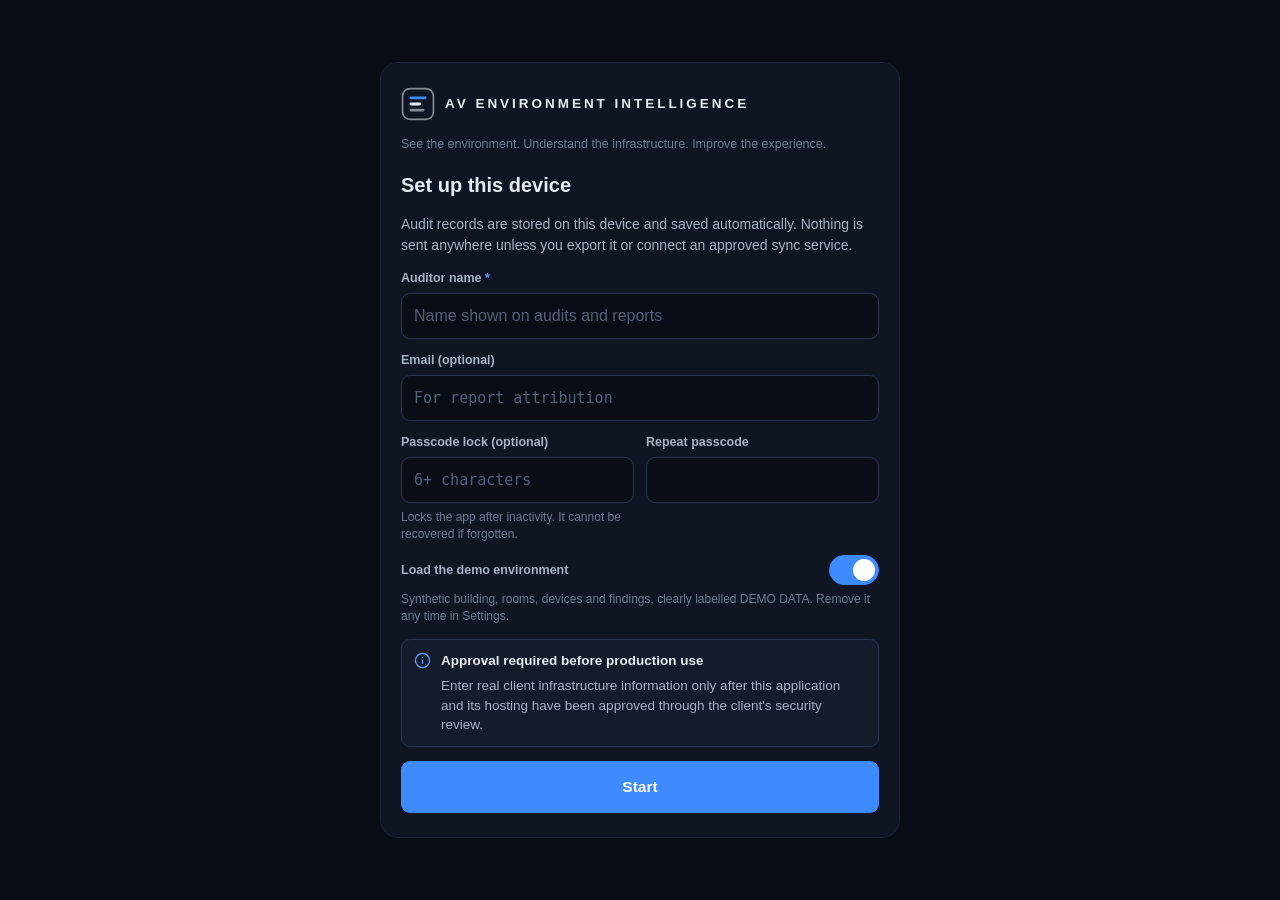
==== tests/frame.html @ 86ef1dc5 "AV Environment Intelligence 1.0.0 Mobile-first, offline-first AV environment audit application, with" ====
<!doctype html>
<html lang="en">
<head>
<meta charset="utf-8">
<meta name="viewport" content="width=device-width, initial-scale=1, viewport-fit=cover">
<title>Phone-width frame — AV Environment Intelligence</title>
<link rel="stylesheet" href="../app/css/app.css">
</head>
<body>
<div id="app"><div class="boot">AV Environment Intelligence</div></div>
<script src="frame-preload.js"></script>
<script src="../app/js/core.js"></script>
<script src="../app/js/schema.js"></script>
<script src="../app/js/store.js"></script>
<script src="../app/js/rules.js"></script>
<script src="../app/js/actions.js"></script>
<script src="../app/js/ui.js"></script>
<script src="../app/js/photos.js"></script>
<script src="../app/js/zip.js"></script>
<script src="../app/js/xlsx.js"></script>
<script src="../app/js/pdf.js"></script>
<script src="../app/js/reports.js"></script>
<script src="../app/js/exporter.js"></script>
<script src="../app/js/handoff.js"></script>
<script src="../app/js/sync.js"></script>
<script src="../app/js/auth.js"></script>
<script src="../app/js/roomimport.js"></script>
<script src="../demo/seed.js"></script>
<script src="../app/js/pages/command.js"></script>
<script src="../app/js/pages/environment.js"></script>
<script src="../app/js/pages/audits.js"></script>
<script src="../app/js/pages/devices.js"></script>
<script src="../app/js/pages/infrastructure.js"></script>
<script src="../app/js/pages/backlog.js"></script>
<script src="../app/js/pages/coordination.js"></script>
<script src="../app/js/pages/spares.js"></script>
<script src="../app/js/pages/reports.js"></script>
<script src="../app/js/pages/export.js"></script>
<script src="../app/js/pages/settings.js"></script>
<script src="../app/js/shell.js"></script>
<script src="../app/js/main.js"></script>
</body>
</html>
---- app/css/app.css ----
/* AV ENVIRONMENT INTELLIGENCE — design system.
   Layout: fixed app frame (sidebar on desktop, bottom tabs on phones) around one scrolling work area; a single committed dark look. */
:root {
  color-scheme: dark;
  --bg: #090d15;
  --surface: #0f1522;
  --raised: #141b2b;
  --hover: #19223a;
  --line: #1c2536;
  --line-strong: #2a3650;
  --text: #e8ecf4;
  --text-2: #a9b2c4;
  --muted: #717c93;
  --accent: #3d8bff;
  --accent-strong: #62a2ff;
  --accent-weak: rgba(61, 139, 255, 0.14);
  --ok: #37c391;
  --ok-weak: rgba(55, 195, 145, 0.13);
  --warn: #f0b34c;
  --warn-weak: rgba(240, 179, 76, 0.13);
  --danger: #f2675f;
  --danger-weak: rgba(242, 103, 95, 0.13);
  --violet: #9f90ff;
  --violet-weak: rgba(159, 144, 255, 0.14);
  --radius: 12px;
  --radius-sm: 9px;
  --font: -apple-system, BlinkMacSystemFont, "SF Pro Text", "Segoe UI Variable Text", "Segoe UI", Inter, Roboto, "Helvetica Neue", Arial, sans-serif;
  --mono: ui-monospace, "SF Mono", "Cascadia Mono", Consolas, Menlo, monospace;
  --safe-t: env(safe-area-inset-top, 0px);
  --safe-b: env(safe-area-inset-bottom, 0px);
  --gut-l: max(16px, env(safe-area-inset-left, 0px));
  --gut-r: max(16px, env(safe-area-inset-right, 0px));
}
/* Hosted inside a Claude artifact frame: the host already pads the root by the safe-area insets. */
:root.embedded { --safe-t: 0px; --safe-b: 0px; }

*, *::before, *::after { box-sizing: border-box; }
html, body { height: 100%; margin: 0; }
body {
  background: var(--bg); color: var(--text); font-family: var(--font); font-size: 15px; line-height: 1.45;
  -webkit-font-smoothing: antialiased; -webkit-text-size-adjust: 100%; text-size-adjust: 100%; overscroll-behavior: none;
  -webkit-tap-highlight-color: transparent;
}
#app, .app-root { height: 100%; }
h1, h2, h3, p { margin: 0; }
button, input, select, textarea { font: inherit; color: inherit; }
button { cursor: pointer; -webkit-appearance: none; appearance: none; }
button:disabled { cursor: not-allowed; }
a { color: var(--accent-strong); text-decoration: none; }
img { max-width: 100%; }
:focus-visible { outline: 2px solid var(--accent); outline-offset: 2px; }
.ic { flex: none; display: block; }
.mono { font-family: var(--mono); font-size: 0.93em; letter-spacing: 0; }
.muted { color: var(--muted); }
.grow { flex: 1 1 auto; min-width: 0; }
.count { color: var(--muted); font-weight: 500; margin-left: 6px; font-variant-numeric: tabular-nums; }
.boot { height: 100%; display: flex; align-items: center; justify-content: center; color: var(--muted); font-size: 13px; letter-spacing: 0.08em; text-transform: uppercase; }

/* ------------------------------------------------------------ frame */
.shell { height: 100%; display: flex; }
.sidebar { display: none; width: 264px; flex: none; flex-direction: column; gap: 14px; padding: 18px 12px 12px; border-right: 1px solid var(--line); background: var(--surface); overflow-y: auto; }
.sidebar-brand { padding: 4px 8px 6px; }
.sidebar-new { margin: 0 4px; width: calc(100% - 8px); }
.nav { display: flex; flex-direction: column; gap: 2px; }
.nav-item { display: flex; align-items: center; gap: 11px; padding: 9px 10px; border-radius: 8px; color: var(--text-2); font-size: 14px; font-weight: 500; }
.nav-item:hover { background: var(--raised); color: var(--text); }
.nav-item.on { background: var(--accent-weak); color: var(--text); }
.nav-item.on .ic { color: var(--accent-strong); }
.nav-label { flex: 1; min-width: 0; }
.nav-badge { font-size: 11px; font-weight: 700; min-width: 20px; height: 18px; padding: 0 6px; border-radius: 9px; background: var(--raised); border: 1px solid var(--line-strong); color: var(--text-2); display: inline-flex; align-items: center; justify-content: center; font-variant-numeric: tabular-nums; }
.sidebar-foot { margin-top: auto; padding: 10px 8px 2px; border-top: 1px solid var(--line); display: flex; flex-direction: column; gap: 8px; }
.who { display: flex; align-items: center; gap: 10px; }
.who-avatar { width: 30px; height: 30px; border-radius: 50%; background: var(--raised); border: 1px solid var(--line-strong); display: flex; align-items: center; justify-content: center; color: var(--text-2); }
.who-text { display: flex; flex-direction: column; min-width: 0; }
.who-name { font-size: 13px; font-weight: 600; white-space: nowrap; overflow: hidden; text-overflow: ellipsis; }
.who-role, .sidebar-meta { font-size: 11.5px; color: var(--muted); }

.content { flex: 1; min-width: 0; height: 100%; display: flex; flex-direction: column; }
.topbar { flex: none; display: flex; align-items: center; gap: 8px; min-height: calc(52px + var(--safe-t)); padding: var(--safe-t) var(--gut-r) 0 var(--gut-l); border-bottom: 1px solid var(--line); background: var(--surface); }
.topbar-brand { background: none; border: 0; padding: 6px 0; display: flex; align-items: center; }
.topbar-section { display: none; font-weight: 600; font-size: 15px; }
.main { flex: 1; min-height: 0; overflow-y: auto; overflow-x: hidden; -webkit-overflow-scrolling: touch; overscroll-behavior: contain; }
.page { max-width: 1240px; margin: 0 auto; padding: 16px var(--gut-r) 40px var(--gut-l); display: flex; flex-direction: column; gap: 16px; }
.bottomnav { flex: none; display: grid; grid-template-columns: 1fr 1fr auto 1fr 1fr; align-items: center; padding: 6px 6px calc(6px + var(--safe-b)); border-top: 1px solid var(--line); background: var(--surface); }
.bn-item { background: none; border: 0; display: flex; flex-direction: column; align-items: center; gap: 3px; padding: 6px 2px; min-height: 48px; color: var(--muted); font-size: 10.5px; font-weight: 600; letter-spacing: 0.02em; border-radius: 10px; }
.bn-item.on { color: var(--text); }
.bn-item.on .ic { color: var(--accent-strong); }
.fab { display: flex; align-items: center; gap: 6px; margin: -18px 10px 0; min-height: 48px; padding: 0 18px 0 14px; border-radius: 15px; border: 0; background: var(--accent); color: #fff; font-weight: 700; font-size: 13px; letter-spacing: 0.08em; box-shadow: 0 0 0 5px var(--surface), 0 8px 22px rgba(20, 70, 170, 0.45); }
.fab:active { background: #2f79ea; }
.overlays { position: relative; z-index: 30; }

.demo-banner { flex: none; display: flex; align-items: center; gap: 10px; padding: 7px var(--gut-r) 7px var(--gut-l); background: var(--warn-weak); border-bottom: 1px solid rgba(240, 179, 76, 0.28); color: #f3cf8d; font-size: 12.5px; }
.demo-banner strong { font-size: 11px; letter-spacing: 0.1em; color: var(--warn); white-space: nowrap; }
.demo-banner span { flex: 1; min-width: 0; white-space: nowrap; overflow: hidden; text-overflow: ellipsis; }
.demo-banner .link { padding: 0 2px; }
/* the notice on the copy hosted as a demonstration page: always shown, and never cut short */
.demo-banner-hosted { align-items: flex-start; }
.demo-banner-hosted span { white-space: normal; overflow: visible; }
.status-banner { flex: none; display: flex; align-items: flex-start; gap: 8px; padding: 8px var(--gut-r) 8px var(--gut-l); background: var(--danger-weak); border-bottom: 1px solid rgba(242, 103, 95, 0.3); color: #ffc0bb; font-size: 13px; }
.link { background: none; border: 0; padding: 4px 2px; color: var(--accent-strong); font-weight: 600; font-size: inherit; text-decoration: underline; text-underline-offset: 3px; }
.save-pill { display: inline-flex; align-items: center; gap: 6px; min-height: 30px; padding: 0 10px; border-radius: 15px; border: 1px solid var(--line-strong); background: var(--raised); font-size: 12px; font-weight: 600; color: var(--text-2); white-space: nowrap; font-variant-numeric: tabular-nums; }
.save-ok .ic { color: var(--ok); }
.save-warn { border-color: rgba(240, 179, 76, 0.4); } .save-warn .ic { color: var(--warn); }
.save-danger { border-color: rgba(242, 103, 95, 0.5); color: #ffc0bb; } .save-danger .ic { color: var(--danger); }

.brand { display: flex; align-items: center; gap: 10px; color: var(--text); min-width: 0; }
.brand-mark { flex: none; color: var(--text); }
.brand-text { display: flex; align-items: center; gap: 9px; min-width: 0; }
.brand-name { font-weight: 700; font-size: 13.5px; letter-spacing: 0.22em; }
.brand-sep { width: 1px; height: 14px; background: var(--line-strong); }
.brand-product { font-size: 10px; font-weight: 600; letter-spacing: 0.16em; color: var(--text-2); white-space: nowrap; }
.brand-stack .brand-text { flex-direction: column; align-items: flex-start; gap: 3px; }
.brand-stack .brand-sep { display: none; }

@media (min-width: 1024px) {
  .sidebar { display: flex; }
  .bottomnav { display: none; }
  .topbar-brand { display: none; }
  .topbar-section { display: block; }
  .topbar { background: var(--bg); padding-left: 28px; padding-right: 28px; }
  .page { padding: 24px 28px 56px; gap: 20px; }
  .demo-banner, .status-banner { padding-left: 28px; padding-right: 28px; }
}

/* ------------------------------------------------------------ page header */
.page-head { display: flex; align-items: flex-start; justify-content: space-between; gap: 12px; flex-wrap: wrap; }
.page-head-main { display: flex; align-items: flex-start; gap: 6px; min-width: 0; flex: 1 1 190px; }
.back-btn { margin: -3px 0 0 -8px; }
.page-titles { min-width: 0; display: flex; flex-direction: column; gap: 3px; }
.eyebrow { font-size: 11px; font-weight: 600; letter-spacing: 0.1em; text-transform: uppercase; color: var(--muted); }
.page-title { font-size: 21px; line-height: 1.2; font-weight: 650; letter-spacing: -0.01em; display: flex; align-items: center; flex-wrap: wrap; gap: 8px; text-wrap: balance; }
.page-sub { color: var(--text-2); font-size: 13.5px; }
.page-actions { display: flex; gap: 8px; flex-wrap: wrap; align-items: center; }
@media (min-width: 1024px) { .page-title { font-size: 24px; } }

/* ------------------------------------------------------------ buttons */
.btn { display: inline-flex; align-items: center; justify-content: center; gap: 8px; min-height: 44px; padding: 0 16px; border-radius: var(--radius-sm); border: 1px solid var(--line-strong); background: var(--raised); color: var(--text); font-weight: 600; font-size: 14px; white-space: nowrap; text-align: center; user-select: none; -webkit-user-select: none; }
.btn:hover { background: var(--hover); }
.btn:disabled, .btn[aria-disabled="true"] { opacity: 0.45; }
.btn-primary { background: var(--accent); border-color: var(--accent); color: #fff; }
.btn-primary:hover { background: #2f7df2; }
.btn-ghost { background: transparent; border-color: transparent; color: var(--text-2); }
.btn-ghost:hover { background: var(--raised); color: var(--text); }
.btn-danger { background: var(--danger); border-color: var(--danger); color: #fff; }
.btn-danger:hover { background: #e0564e; }
.btn-ghost-danger { background: transparent; border-color: transparent; color: var(--danger); }
.btn-ghost-danger:hover { background: var(--danger-weak); }
.btn-sm { min-height: 36px; padding: 0 12px; font-size: 13px; border-radius: 8px; }
.btn-lg { min-height: 52px; font-size: 15.5px; padding: 0 20px; }
.btn-block { display: flex; width: 100%; }
.icon-btn { display: inline-flex; align-items: center; justify-content: center; width: 40px; height: 40px; flex: none; border-radius: 10px; border: 0; background: transparent; color: var(--text-2); }
.icon-btn:hover { background: var(--raised); color: var(--text); }
.btn-row { display: flex; align-items: center; gap: 8px; }
.btn-row.wrap { flex-wrap: wrap; }
.capture { position: relative; cursor: pointer; }
.file-input { position: absolute; width: 1px; height: 1px; opacity: 0; overflow: hidden; pointer-events: none; }

/* ------------------------------------------------------------ chips */
.chip { display: inline-flex; align-items: center; gap: 4px; height: 22px; padding: 0 8px; border-radius: 11px; border: 1px solid var(--line-strong); background: var(--raised); color: var(--text-2); font-size: 11.5px; font-weight: 600; white-space: nowrap; font-variant-numeric: tabular-nums; }
.chip-ok { color: var(--ok); background: var(--ok-weak); border-color: rgba(55, 195, 145, 0.3); }
.chip-warn { color: var(--warn); background: var(--warn-weak); border-color: rgba(240, 179, 76, 0.3); }
.chip-danger { color: var(--danger); background: var(--danger-weak); border-color: rgba(242, 103, 95, 0.32); }
.chip-accent { color: var(--accent-strong); background: var(--accent-weak); border-color: rgba(61, 139, 255, 0.32); }
.chip-violet { color: var(--violet); background: var(--violet-weak); border-color: rgba(159, 144, 255, 0.32); }
.chip-muted { color: var(--muted); background: transparent; }
.chip-demo { color: var(--warn); background: transparent; border-color: rgba(240, 179, 76, 0.4); font-size: 10px; letter-spacing: 0.08em; height: 18px; padding: 0 6px; }
.chip-strong { font-weight: 700; }
.chip-scroll { display: flex; gap: 8px; overflow-x: auto; padding: 2px 0 6px; margin: 0 calc(-1 * var(--gut-r)) 0 calc(-1 * var(--gut-l)); padding-left: var(--gut-l); padding-right: var(--gut-r); scrollbar-width: none; }
.chip-scroll::-webkit-scrollbar { display: none; }
.sheet-body .chip-scroll { margin: 0 -16px; padding-left: 16px; padding-right: 16px; }
.pill { flex: none; min-height: 38px; padding: 0 14px; border-radius: 19px; border: 1px solid var(--line-strong); background: transparent; color: var(--text-2); font-size: 13px; font-weight: 600; white-space: nowrap; }
.pill.on { background: var(--accent-weak); border-color: var(--accent); color: var(--text); }

/* ------------------------------------------------------------ forms */
.form-group { display: flex; flex-direction: column; gap: 10px; }
.form-group + .form-group { margin-top: 18px; }
.form-group-title { font-size: 11px; font-weight: 700; letter-spacing: 0.1em; text-transform: uppercase; color: var(--muted); padding-bottom: 6px; border-bottom: 1px solid var(--line); }
.form-grid { display: grid; grid-template-columns: repeat(2, minmax(0, 1fr)); gap: 12px; }
.field { grid-column: 1 / -1; display: flex; flex-direction: column; gap: 6px; min-width: 0; }
.field.half { grid-column: span 1; }
@media (max-width: 359px) { .field.half { grid-column: 1 / -1; } }
.field-label { font-size: 12.5px; font-weight: 600; color: var(--text-2); }
.req { color: var(--accent-strong); }
.field-hint { font-size: 12px; color: var(--muted); line-height: 1.4; }
.hint-warn { color: var(--warn); }
.hint-danger { color: #f59a94; }
.field-error { font-size: 12px; color: var(--danger); font-weight: 600; }
.field.is-missing .input { border-color: var(--danger); }
.field-toggle { flex-direction: row; flex-wrap: wrap; align-items: center; justify-content: space-between; column-gap: 12px; }
.field-toggle .field-hint { flex-basis: 100%; }
.input { display: block; width: 100%; min-height: 46px; padding: 10px 12px; border-radius: var(--radius-sm); border: 1px solid var(--line-strong); background: var(--bg); color: var(--text); font-size: 16px; line-height: 1.35; -webkit-appearance: none; appearance: none; }
.input::placeholder { color: #55607a; }
.input:focus { outline: none; border-color: var(--accent); box-shadow: 0 0 0 3px var(--accent-weak); }
.input:disabled { opacity: 0.55; }
.input.mono { font-size: 15px; }
.textarea { resize: vertical; min-height: 76px; }
.select { padding-right: 34px; background-image: url("data:image/svg+xml,%3Csvg xmlns='http://www.w3.org/2000/svg' width='16' height='16' viewBox='0 0 24 24' fill='none' stroke='%23a9b2c4' stroke-width='2.2' stroke-linecap='round' stroke-linejoin='round'%3E%3Cpolyline points='6 9 12 15 18 9'/%3E%3C/svg%3E"); background-repeat: no-repeat; background-position: right 10px center; text-overflow: ellipsis; }
input[type="date"].input { min-width: 0; }
.combo { position: relative; }
.toggle { position: relative; flex: none; width: 50px; height: 30px; border-radius: 15px; border: 1px solid var(--line-strong); background: var(--bg); padding: 0; }
.toggle-knob { position: absolute; top: 3px; left: 3px; width: 22px; height: 22px; border-radius: 50%; background: var(--text-2); }
.toggle.on { background: var(--accent); border-color: var(--accent); }
.toggle.on .toggle-knob { left: 23px; background: #fff; }
.seg { display: grid; grid-auto-flow: column; grid-auto-columns: minmax(0, 1fr); gap: 6px; }
.seg.seg-wrap { grid-auto-flow: row; grid-template-columns: repeat(2, minmax(0, 1fr)); }
.seg-btn { min-height: 44px; padding: 4px 6px; border-radius: var(--radius-sm); border: 1px solid var(--line-strong); background: transparent; color: var(--text-2); font-size: 13px; font-weight: 600; line-height: 1.15; }
.seg-btn.on { background: var(--accent-weak); border-color: var(--accent); color: var(--text); }
.seg-btn.on.tone-ok { background: var(--ok-weak); border-color: var(--ok); color: var(--ok); }
.seg-btn.on.tone-danger { background: var(--danger-weak); border-color: var(--danger); color: var(--danger); }
.seg-btn.on.tone-warn { background: var(--warn-weak); border-color: var(--warn); color: var(--warn); }
.seg-btn.on.tone-muted { background: var(--raised); border-color: var(--muted); color: var(--text-2); }
.ident { padding: 12px; border-radius: var(--radius); border: 1px solid var(--line); background: var(--raised); gap: 8px; }
.ident-missing { border-color: rgba(242, 103, 95, 0.45); }
.ident-recorded { border-color: rgba(240, 179, 76, 0.4); }
.ident-head { display: flex; align-items: center; justify-content: space-between; gap: 8px; }
.ident-row { display: grid; grid-template-columns: minmax(0, 1fr); gap: 8px; }
@media (min-width: 520px) { .ident-row { grid-template-columns: minmax(0, 1.1fr) minmax(0, 1fr); } }
.search { display: flex; align-items: center; gap: 8px; min-height: 44px; padding: 0 6px 0 12px; border-radius: var(--radius-sm); border: 1px solid var(--line-strong); background: var(--bg); color: var(--muted); flex: 1 1 200px; min-width: 0; }
.search:focus-within { border-color: var(--accent); }
.search-input { flex: 1; min-width: 0; border: 0; background: transparent; outline: none; font-size: 16px; color: var(--text); -webkit-appearance: none; appearance: none; }
.search-input::-webkit-search-cancel-button { display: none; }
.toolbar { display: flex; flex-wrap: wrap; gap: 8px; align-items: center; }
.toolbar .select { width: auto; flex: 1 1 140px; min-width: 0; min-height: 44px; font-size: 14px; }
.toolbar .search { flex-basis: 100%; }
@media (min-width: 900px) { .toolbar .search { flex-basis: 240px; } .toolbar .select { flex: 0 1 190px; } }
.label-row { display: flex; align-items: center; justify-content: space-between; gap: 8px; }
.label { font-size: 11px; font-weight: 700; letter-spacing: 0.1em; text-transform: uppercase; color: var(--muted); }

/* ------------------------------------------------------------ surfaces */
.card { border: 1px solid var(--line); border-radius: var(--radius); background: var(--surface); min-width: 0; }
.card-pad { padding: 14px; display: flex; flex-direction: column; gap: 12px; }
.card-head { display: flex; align-items: center; justify-content: space-between; gap: 8px; }
.card-title { font-size: 12px; font-weight: 700; letter-spacing: 0.09em; text-transform: uppercase; color: var(--text-2); }
.list { display: flex; flex-direction: column; border: 1px solid var(--line); border-radius: var(--radius); background: var(--surface); overflow: hidden; }
.list-plain { border: 0; border-radius: 0; background: none; }
.row { display: flex; align-items: center; gap: 12px; width: 100%; min-height: 58px; padding: 11px 14px; text-align: left; background: none; border: 0; border-bottom: 1px solid var(--line); color: inherit; }
.row:last-child { border-bottom: 0; }
.row-click:hover { background: var(--raised); }
.row-left { flex: none; color: var(--text-2); display: flex; align-items: center; }
.row-main { flex: 1; min-width: 0; display: flex; flex-direction: column; gap: 3px; }
.row-title { font-weight: 600; font-size: 14.5px; display: flex; align-items: center; flex-wrap: wrap; gap: 6px; overflow-wrap: anywhere; }
.row-sub { font-size: 12.5px; color: var(--text-2); overflow-wrap: anywhere; }
.row-right { flex: none; display: flex; align-items: center; gap: 6px; flex-wrap: wrap; justify-content: flex-end; max-width: 46%; }
.row-chev { color: var(--muted); flex: none; }
.sect { border: 1px solid var(--line); border-radius: var(--radius); background: var(--surface); min-width: 0; }
.sect-head { display: flex; align-items: center; gap: 10px; width: 100%; min-height: 58px; padding: 10px 14px; background: none; border: 0; text-align: left; }
.sect-ic { color: var(--accent-strong); flex: none; }
.sect-titles { flex: 1; min-width: 0; display: flex; flex-direction: column; gap: 2px; }
.sect-name { font-weight: 650; font-size: 15px; }
.sect-sub { font-size: 12.5px; color: var(--text-2); }
.sect-chev { color: var(--muted); }
.sect-body { padding: 12px 12px 14px; display: flex; flex-direction: column; gap: 12px; border-top: 1px solid var(--line); }
.sect-stack { display: flex; flex-direction: column; gap: 8px; }
@media (min-width: 720px) { .sect-body { padding: 16px; gap: 14px; } }
.tiles { display: grid; grid-template-columns: repeat(2, minmax(0, 1fr)); gap: 10px; }
@media (min-width: 720px) { .tiles { grid-template-columns: repeat(4, minmax(0, 1fr)); } .tiles-3 { grid-template-columns: repeat(3, minmax(0, 1fr)); } }
@media (min-width: 1200px) { .tiles-6 { grid-template-columns: repeat(6, minmax(0, 1fr)); } }
.stat { display: flex; flex-direction: column; gap: 4px; padding: 12px 14px; border-radius: var(--radius); border: 1px solid var(--line); background: var(--surface); text-align: left; min-width: 0; color: inherit; }
.stat-click:hover { background: var(--raised); }
.stat-label { font-size: 11px; font-weight: 700; letter-spacing: 0.07em; text-transform: uppercase; color: var(--muted); }
.stat-value { font-size: 26px; line-height: 1.1; font-weight: 650; font-variant-numeric: tabular-nums; letter-spacing: -0.01em; }
.stat-unit { font-size: 14px; color: var(--muted); font-weight: 500; margin-left: 3px; }
.stat-sub { font-size: 12px; color: var(--text-2); }
.stat-danger .stat-value { color: var(--danger); }
.stat-warn .stat-value { color: var(--warn); }
.stat-ok .stat-value { color: var(--ok); }
.stat-accent .stat-value { color: var(--accent-strong); }
.progress { height: 6px; border-radius: 3px; background: var(--raised); overflow: hidden; }
.progress-bar { height: 100%; border-radius: 3px; background: var(--accent); }
.progress-ok .progress-bar { background: var(--ok); }
.progress-warn .progress-bar { background: var(--warn); }
.stackbar { display: flex; height: 8px; border-radius: 4px; overflow: hidden; gap: 2px; background: transparent; }
.stackbar span { border-radius: 2px; min-width: 4px; }
.stack-ok { background: var(--ok); } .stack-warn { background: var(--warn); } .stack-muted { background: var(--line-strong); } .stack-accent { background: var(--accent); } .stack-danger { background: var(--danger); }
.legend { display: flex; flex-wrap: wrap; gap: 4px 14px; font-size: 12.5px; color: var(--text-2); }
.legend i { display: inline-block; width: 8px; height: 8px; border-radius: 2px; margin-right: 6px; }
.tabs { display: flex; gap: 2px; overflow-x: auto; border-bottom: 1px solid var(--line); scrollbar-width: none; margin: 0 calc(-1 * var(--gut-r)) 0 calc(-1 * var(--gut-l)); padding: 0 var(--gut-r) 0 var(--gut-l); }
.tabs::-webkit-scrollbar { display: none; }
.tab { flex: none; min-height: 44px; padding: 0 12px; background: none; border: 0; border-bottom: 2px solid transparent; color: var(--muted); font-weight: 600; font-size: 14px; white-space: nowrap; display: inline-flex; align-items: center; gap: 6px; }
.tab.on { color: var(--text); border-bottom-color: var(--accent); }
.tab-count { font-size: 11px; padding: 0 6px; height: 18px; border-radius: 9px; background: var(--raised); color: var(--text-2); display: inline-flex; align-items: center; font-variant-numeric: tabular-nums; }
.empty { display: flex; flex-direction: column; align-items: center; gap: 8px; padding: 28px 16px; text-align: center; color: var(--text-2); }
.empty-ic { width: 46px; height: 46px; border-radius: 50%; border: 1px solid var(--line-strong); display: flex; align-items: center; justify-content: center; color: var(--muted); }
.empty-title { font-weight: 600; color: var(--text); }
.empty-text { font-size: 13px; max-width: 46ch; }
.kv-list { display: flex; flex-direction: column; border: 1px solid var(--line); border-radius: var(--radius); overflow: hidden; }
.kv { display: flex; justify-content: space-between; gap: 14px; padding: 9px 12px; border-bottom: 1px solid var(--line); font-size: 13.5px; }
.kv:last-child { border-bottom: 0; }
.kv-k { color: var(--muted); flex: none; max-width: 46%; }
.kv-v { text-align: right; min-width: 0; overflow-wrap: anywhere; }
.kv-mono .kv-v { font-family: var(--mono); font-size: 12.5px; }
.note { display: flex; gap: 10px; padding: 11px 12px; border-radius: var(--radius-sm); border: 1px solid var(--line-strong); background: var(--raised); font-size: 13.5px; color: var(--text-2); line-height: 1.45; }
.note .ic { margin-top: 1px; }
.note-body { min-width: 0; flex: 1; display: flex; flex-direction: column; gap: 6px; overflow-wrap: anywhere; }
.note-title { font-weight: 650; color: var(--text); }
.note-info .ic { color: var(--accent-strong); }
.note-ok { border-color: rgba(55, 195, 145, 0.3); background: var(--ok-weak); } .note-ok .ic { color: var(--ok); }
.note-warn { border-color: rgba(240, 179, 76, 0.32); background: var(--warn-weak); } .note-warn .ic { color: var(--warn); }
.note-danger { border-color: rgba(242, 103, 95, 0.36); background: var(--danger-weak); color: #ffcfca; } .note-danger .ic { color: var(--danger); }
.split { display: grid; grid-template-columns: minmax(0, 1fr); gap: 16px; }
@media (min-width: 1024px) { .split { grid-template-columns: minmax(0, 1.5fr) minmax(0, 1fr); gap: 20px; } .split-even { grid-template-columns: repeat(2, minmax(0, 1fr)); } }
.stack { display: flex; flex-direction: column; gap: 12px; min-width: 0; }
.stack-lg { gap: 16px; }
.table-wrap { overflow-x: auto; border: 1px solid var(--line); border-radius: var(--radius); background: var(--surface); }
.table { width: 100%; border-collapse: collapse; font-size: 13.5px; }
.table th { text-align: left; padding: 9px 12px; font-size: 11px; font-weight: 700; letter-spacing: 0.07em; text-transform: uppercase; color: var(--muted); border-bottom: 1px solid var(--line); white-space: nowrap; background: var(--surface); }
.table td { padding: 10px 12px; border-bottom: 1px solid var(--line); vertical-align: top; }
.table tr:last-child td { border-bottom: 0; }
.table tbody tr.click { cursor: pointer; }
.table tbody tr.click:hover td { background: var(--raised); }
.table .num { text-align: right; font-variant-numeric: tabular-nums; }

/* ------------------------------------------------------------ overlays */
.sheet-wrap { position: fixed; inset: 0; z-index: 40; display: flex; align-items: flex-end; justify-content: center; background: rgba(3, 6, 12, 0.66); }
.sheet { width: 100%; max-width: 780px; max-height: 94%; display: flex; flex-direction: column; background: var(--surface); border: 1px solid var(--line-strong); border-bottom: 0; border-radius: 18px 18px 0 0; padding-bottom: var(--safe-b); }
.sheet-full .sheet { height: 94%; }
.sheet-wide .sheet { max-width: 1040px; height: 94%; }
.sheet-head { flex: none; display: flex; align-items: center; gap: 8px; padding: 12px 8px 12px 16px; border-bottom: 1px solid var(--line); }
.sheet-titles { flex: 1; min-width: 0; }
.sheet-title { font-weight: 650; font-size: 16px; overflow-wrap: anywhere; }
.sheet-sub { font-size: 12.5px; color: var(--text-2); overflow-wrap: anywhere; }
.sheet-body { flex: 1; min-height: 0; overflow-y: auto; -webkit-overflow-scrolling: touch; overscroll-behavior: contain; padding: 16px; display: flex; flex-direction: column; gap: 14px; }
.sheet-foot { flex: none; display: flex; align-items: center; gap: 8px; padding: 10px 12px; border-top: 1px solid var(--line); }
.saved-hint { font-size: 11.5px; color: var(--muted); margin-right: 4px; display: none; }
@media (min-width: 520px) { .saved-hint { display: inline; } }
@media (min-width: 900px) {
  .sheet-wrap { align-items: center; padding: 24px; }
  .sheet { border-radius: 16px; border-bottom: 1px solid var(--line-strong); max-height: 92%; padding-bottom: 0; }
  .sheet-full .sheet, .sheet-wide .sheet { height: auto; min-height: 420px; }
}
.dialog-wrap { position: fixed; inset: 0; z-index: 60; display: flex; align-items: center; justify-content: center; padding: 20px; background: rgba(3, 6, 12, 0.72); }
.dialog { width: 100%; max-width: 420px; padding: 18px; border-radius: 16px; border: 1px solid var(--line-strong); background: var(--raised); display: flex; flex-direction: column; gap: 12px; }
.dialog-title { font-size: 16.5px; font-weight: 650; }
.dialog-msg { color: var(--text-2); font-size: 14px; overflow-wrap: anywhere; white-space: pre-line; }
.dialog-input { display: flex; flex-direction: column; gap: 6px; }
.dialog-actions { display: flex; justify-content: flex-end; gap: 8px; flex-wrap: wrap; margin-top: 4px; }
.toasts { position: fixed; left: 0; right: 0; bottom: calc(84px + var(--safe-b)); z-index: 80; display: flex; flex-direction: column; align-items: center; gap: 8px; padding: 0 16px; pointer-events: none; }
.toast { max-width: 520px; padding: 10px 14px; border-radius: 10px; border: 1px solid var(--line-strong); background: #1b2438; color: var(--text); font-size: 13.5px; font-weight: 500; box-shadow: 0 10px 30px rgba(0, 0, 0, 0.45); }
.toast-ok { border-color: rgba(55, 195, 145, 0.5); }
.toast-warn { border-color: rgba(240, 179, 76, 0.55); }
.toast-danger { border-color: rgba(242, 103, 95, 0.6); background: #2a1a1d; }
@media (min-width: 1024px) { .toasts { bottom: 28px; } }
.action-list { display: flex; flex-direction: column; gap: 8px; }
.action { display: flex; align-items: center; gap: 12px; width: 100%; min-height: 62px; padding: 10px 12px; border-radius: var(--radius); border: 1px solid var(--line); background: var(--raised); text-align: left; color: var(--text); }
.action:hover { background: var(--hover); }
.action-on { border-color: var(--accent); }
.action-ic { width: 40px; height: 40px; flex: none; border-radius: 10px; background: var(--accent-weak); color: var(--accent-strong); display: flex; align-items: center; justify-content: center; }
.action-text { flex: 1; min-width: 0; display: flex; flex-direction: column; gap: 2px; }
.action-label { font-weight: 650; font-size: 15px; }
.action-hint { font-size: 12.5px; color: var(--text-2); }

/* ------------------------------------------------------------ gate (set-up / lock / sign-in) */
.gate { height: 100%; overflow-y: auto; display: flex; align-items: flex-start; justify-content: center; padding: calc(28px + var(--safe-t)) var(--gut-r) calc(28px + var(--safe-b)) var(--gut-l); }
.gate-card { width: 100%; max-width: 420px; margin: auto 0; display: flex; flex-direction: column; gap: 14px; padding: 24px 20px; border-radius: 18px; border: 1px solid var(--line); background: var(--surface); }
.gate-wide { max-width: 520px; }
.gate-tag { font-size: 12.5px; color: var(--muted); }
.gate-title { font-size: 20px; font-weight: 650; display: flex; align-items: center; gap: 8px; margin-top: 4px; }
.gate-text { color: var(--text-2); font-size: 14px; }
.gate-fine { font-size: 12px; color: var(--muted); }

/* ------------------------------------------------------------ photographs */
.gallery { display: grid; grid-template-columns: repeat(3, minmax(0, 1fr)); gap: 6px; }
@media (min-width: 640px) { .gallery { grid-template-columns: repeat(5, minmax(0, 1fr)); } }
@media (min-width: 1100px) { .gallery { grid-template-columns: repeat(7, minmax(0, 1fr)); } }
.gallery-groups { display: flex; flex-direction: column; gap: 14px; }
.gallery-group { display: flex; flex-direction: column; gap: 6px; }
.gallery-title { font-size: 12.5px; font-weight: 650; color: var(--text-2); }
.thumb { position: relative; aspect-ratio: 1 / 1; padding: 0; border-radius: 8px; border: 1px solid var(--line-strong); background: var(--raised); overflow: hidden; display: block; width: 100%; }
.thumb img { width: 100%; height: 100%; object-fit: cover; display: block; }
.thumb-new { border-color: var(--accent); box-shadow: 0 0 0 2px var(--accent-weak); }
.thumb-none { width: 100%; height: 100%; display: flex; align-items: center; justify-content: center; color: var(--muted); }
.thumb-cap { position: absolute; left: 0; right: 0; bottom: 0; padding: 12px 6px 4px; font-size: 10.5px; font-weight: 600; color: #fff; text-align: left; background: linear-gradient(transparent, rgba(0, 0, 0, 0.78)); white-space: nowrap; overflow: hidden; text-overflow: ellipsis; }
.thumb-flag { position: absolute; top: 4px; right: 4px; width: 20px; height: 20px; border-radius: 6px; background: rgba(9, 13, 21, 0.78); color: #fff; display: flex; align-items: center; justify-content: center; }
.thumb-flag-l { right: auto; left: 4px; }
.photo-strip { display: flex; gap: 6px; overflow-x: auto; padding-bottom: 2px; }
.photo-strip .thumb { width: 64px; flex: none; }
.viewer { display: flex; flex-direction: column; gap: 12px; }
.viewer-stage { position: relative; display: flex; align-items: center; justify-content: center; min-height: 200px; border-radius: var(--radius); background: #05070c; border: 1px solid var(--line); overflow: hidden; }
.viewer-img { display: block; max-width: 100%; max-height: 56vh; object-fit: contain; }
.viewer-wait { color: var(--muted); font-size: 13px; padding: 40px; }
.viewer-nav { position: absolute; top: 50%; margin-top: -22px; width: 44px; height: 44px; background: rgba(9, 13, 21, 0.72); color: #fff; border-radius: 50%; }
.viewer-prev { left: 8px; } .viewer-next { right: 8px; }
.annot { display: flex; flex-direction: column; gap: 12px; }
.annot-bar { display: flex; align-items: center; gap: 10px; flex-wrap: wrap; }
.swatch { width: 34px; height: 34px; border-radius: 50%; border: 2px solid var(--line-strong); padding: 0; }
.swatch.on { border-color: #fff; box-shadow: 0 0 0 2px var(--accent); }
.annot-stage { border-radius: var(--radius); overflow: hidden; background: #05070c; border: 1px solid var(--line); display: flex; justify-content: center; }
.annot-canvas { display: block; max-width: 100%; max-height: 60vh; touch-action: none; cursor: crosshair; }

.bm-accent { fill: var(--accent); }

/* ------------------------------------------------------------ command center */
.resume { display: flex; align-items: center; gap: 12px; width: 100%; padding: 14px; border-radius: var(--radius); border: 1px solid rgba(61, 139, 255, 0.45); background: linear-gradient(180deg, rgba(61, 139, 255, 0.12), rgba(61, 139, 255, 0.05)); text-align: left; color: var(--text); }
.resume-ic { width: 40px; height: 40px; flex: none; border-radius: 50%; background: var(--accent); color: #fff; display: flex; align-items: center; justify-content: center; padding-left: 2px; }
.resume-main { flex: 1; min-width: 0; display: flex; flex-direction: column; gap: 5px; }
.resume-label { font-size: 11px; font-weight: 700; letter-spacing: 0.1em; text-transform: uppercase; color: var(--accent-strong); }
.resume-title { font-size: 16px; font-weight: 650; }
.resume-sub { font-size: 12.5px; color: var(--text-2); font-variant-numeric: tabular-nums; }
.floor-list { display: flex; flex-direction: column; }
.floor-row { display: flex; flex-direction: column; gap: 7px; width: 100%; padding: 12px 0; background: none; border: 0; border-top: 1px solid var(--line); text-align: left; color: inherit; }
.floor-row:first-child { border-top: 0; padding-top: 0; }
.floor-row:last-child { padding-bottom: 0; }
.floor-top { display: flex; align-items: center; gap: 8px; min-width: 0; }
.floor-name { font-weight: 650; font-size: 15px; white-space: nowrap; }
.floor-des { font-size: 12.5px; color: var(--muted); white-space: nowrap; overflow: hidden; text-overflow: ellipsis; min-width: 0; }
.floor-counts { font-size: 12.5px; color: var(--text-2); font-variant-numeric: tabular-nums; }
.alert-ic { width: 34px; height: 34px; border-radius: 9px; display: flex; align-items: center; justify-content: center; background: var(--raised); }
.alert-ic.alert-danger { color: var(--danger); background: var(--danger-weak); }
.alert-ic.alert-warn { color: var(--warn); background: var(--warn-weak); }
.alert-ic.alert-info { color: var(--accent-strong); background: var(--accent-weak); }
.alert-count { font-size: 17px; font-weight: 700; font-variant-numeric: tabular-nums; }
.alert-count.alert-danger { color: var(--danger); } .alert-count.alert-warn { color: var(--warn); } .alert-count.alert-info { color: var(--accent-strong); }
.insight { display: flex; flex-direction: column; gap: 7px; padding: 12px 14px; border-radius: var(--radius); border: 1px solid var(--line); background: var(--surface); min-width: 0; }
.insight-head { display: flex; gap: 6px; flex-wrap: wrap; }
.insight-title { font-weight: 650; font-size: 14.5px; overflow-wrap: anywhere; }
.insight-detail { font-size: 13px; color: var(--text-2); overflow-wrap: anywhere; white-space: pre-line; }
.act-ic { width: 28px; height: 28px; border-radius: 50%; background: var(--raised); border: 1px solid var(--line-strong); display: flex; align-items: center; justify-content: center; color: var(--text-2); }
.row-compact { min-height: 50px; padding-top: 9px; padding-bottom: 9px; }
.row-compact .row-title { font-weight: 500; font-size: 13.5px; }

/* ------------------------------------------------------------ shared page pieces */
.h2 { font-size: 17px; font-weight: 650; display: flex; align-items: center; flex-wrap: wrap; gap: 8px; overflow-wrap: anywhere; }
.subhead { font-size: 12.5px; font-weight: 650; color: var(--text-2); padding: 2px 2px 0; }
.prose { color: var(--text-2); white-space: pre-line; overflow-wrap: anywhere; }
.chips { display: flex; flex-wrap: wrap; gap: 6px; align-items: center; }
.chip-btn { cursor: pointer; height: 26px; }
.meta-line { display: flex; flex-wrap: wrap; gap: 4px 16px; font-size: 13px; color: var(--text-2); }
.meta-line span { display: inline-flex; align-items: center; gap: 5px; }
.label-actions { display: inline-flex; align-items: center; gap: 4px; }
.row-main > .chip, .row-main > .chips { align-self: flex-start; }
.row-main > .stackbar, .row-main > .progress { margin-top: 3px; }
.row-main > .btn-row { margin-top: 4px; }
.readonly { min-height: 46px; display: flex; align-items: center; padding: 0 12px; border-radius: var(--radius-sm); border: 1px dashed var(--line-strong); color: var(--text-2); }
.plain { list-style: none; margin: 0; padding: 0; display: flex; flex-direction: column; gap: 7px; font-size: 13.5px; color: var(--text-2); }
.plain li { display: flex; gap: 8px; align-items: flex-start; overflow-wrap: anywhere; }
.plain li .ic { margin-top: 2px; color: var(--warn); }
.plain.numbered { counter-reset: n; }
.plain.numbered li { counter-increment: n; }
.plain.numbered li::before { content: counter(n); flex: none; width: 20px; height: 20px; border-radius: 50%; background: var(--accent-weak); color: var(--accent-strong); font-size: 11px; font-weight: 700; display: flex; align-items: center; justify-content: center; margin-top: 1px; }
.plain.bullets li::before { content: ""; flex: none; width: 5px; height: 5px; border-radius: 50%; background: var(--muted); margin-top: 8px; }
.cell-missing { color: var(--danger); font-weight: 650; }
.cell-unv { color: var(--warn); font-size: 12px; }
.cell-main { display: flex; align-items: center; gap: 6px; font-weight: 600; }

/* ------------------------------------------------------------ audit workspace */
.go-start { font-size: 12px; font-weight: 700; color: var(--accent-strong); }
.audit-progress { display: flex; flex-direction: column; gap: 6px; }
.audit-pct { display: flex; align-items: baseline; gap: 8px; }
.audit-pct-n { font-size: 26px; font-weight: 650; font-variant-numeric: tabular-nums; }
.audit-bar { position: sticky; bottom: 0; z-index: 5; display: flex; gap: 8px; margin: 4px calc(-1 * var(--gut-r)) -40px calc(-1 * var(--gut-l)); padding: 10px var(--gut-r) 10px var(--gut-l); border-top: 1px solid var(--line); background: rgba(15, 21, 34, 0.96); }
.audit-bar .btn { flex: 1 1 0; padding: 0 8px; }
@media (min-width: 1024px) { .audit-bar { margin: 4px 0 -56px; padding: 12px 0; background: var(--bg); } }
.cat { border: 1px solid var(--line); border-radius: var(--radius-sm); background: var(--raised); }
.cat-head { display: flex; flex-wrap: wrap; align-items: center; gap: 4px 8px; width: 100%; min-height: 50px; padding: 8px 12px; background: none; border: 0; text-align: left; }
.cat-name { flex: 1; min-width: 0; font-size: 12px; font-weight: 700; letter-spacing: 0.09em; }
.cat-count { font-size: 13px; font-weight: 650; color: var(--text-2); font-variant-numeric: tabular-nums; }
.cat-done { color: var(--ok); }
.cat-flags { flex-basis: 100%; display: flex; gap: 6px; flex-wrap: wrap; }
.cat-body { display: flex; flex-direction: column; gap: 10px; padding: 4px 10px 12px; }
.seg-test { grid-auto-flow: row; grid-template-columns: 1fr 1fr 1.5fr 0.9fr; }
.seg-check { grid-auto-flow: row; grid-template-columns: 1.15fr 0.85fr 1.45fr 0.75fr; }
.test { display: flex; flex-direction: column; gap: 8px; padding: 11px 10px; border-radius: var(--radius-sm); border: 1px solid var(--line); background: var(--surface); }
.test-flag { border-color: rgba(240, 179, 76, 0.4); }
.test-head { display: flex; align-items: center; justify-content: space-between; gap: 8px; min-height: 24px; }
.test-head .icon-btn { width: 32px; height: 32px; margin: -4px -6px -4px 0; }
.test-name { font-weight: 600; font-size: 14.5px; display: flex; align-items: center; flex-wrap: wrap; gap: 6px; }
.test-evidence { font-size: 12px; color: var(--muted); }
.test-extra { display: flex; flex-direction: column; gap: 8px; }
.suggest { display: flex; gap: 9px; padding: 10px 11px; border-radius: var(--radius-sm); border: 1px solid rgba(61, 139, 255, 0.4); background: var(--accent-weak); font-size: 13px; }
.suggest > .ic { color: var(--accent-strong); margin-top: 2px; }
.suggest-done { border-color: var(--line-strong); background: var(--raised); }
.suggest-done > .ic { color: var(--text-2); }
.suggest-body { flex: 1; min-width: 0; display: flex; flex-direction: column; gap: 5px; overflow-wrap: anywhere; }
.suggest-title { font-size: 11px; font-weight: 700; letter-spacing: 0.09em; text-transform: uppercase; color: var(--accent-strong); }
.suggest-dismissed { font-size: 12.5px; color: var(--muted); }
.note-item { align-items: flex-start; }
.note-text { font-size: 14px; white-space: pre-line; overflow-wrap: anywhere; }
.completion .blockers { display: flex; flex-direction: column; gap: 8px; }
.guidance { display: flex; gap: 9px; padding: 10px 11px; border-radius: var(--radius-sm); border: 1px solid var(--line-strong); background: var(--raised); font-size: 13px; color: var(--text-2); }
.guidance > .ic { color: var(--accent-strong); margin-top: 2px; }
.guidance strong { color: var(--text); }

/* ------------------------------------------------------------ devices */
.dev-below { display: flex; flex-wrap: wrap; align-items: center; gap: 4px 10px; margin-top: 2px; }
.id-dots { display: inline-flex; gap: 5px; }
.id-dot { font-size: 10px; font-weight: 700; letter-spacing: 0.04em; padding: 1px 6px; border-radius: 5px; border: 1px solid var(--line-strong); color: var(--muted); }
.id-verified { color: var(--ok); border-color: rgba(55, 195, 145, 0.4); }
.id-recorded { color: var(--warn); border-color: rgba(240, 179, 76, 0.45); }
.id-missing { color: var(--danger); border-color: rgba(242, 103, 95, 0.5); background: var(--danger-weak); }
.dev-missing { font-size: 12px; color: #f59a94; }
.cat-grid { display: grid; grid-template-columns: repeat(2, minmax(0, 1fr)); gap: 8px; }
@media (min-width: 640px) { .cat-grid { grid-template-columns: repeat(3, minmax(0, 1fr)); } }
.cat-tile { display: flex; align-items: center; gap: 10px; min-height: 54px; padding: 8px 12px; border-radius: var(--radius-sm); border: 1px solid var(--line); background: var(--raised); color: var(--text); text-align: left; font-size: 13.5px; font-weight: 600; line-height: 1.2; }
.cat-tile:hover { background: var(--hover); }
.cat-tile .ic { color: var(--accent-strong); }
.idbar { display: flex; flex-direction: column; gap: 5px; }
.idbar-top { display: flex; justify-content: space-between; gap: 10px; flex-wrap: wrap; font-size: 12px; }
.idbar-label { font-weight: 650; font-size: 13px; }
.fu .row-main { gap: 5px; }

/* ------------------------------------------------------------ spares */
.spare { align-items: stretch; padding: 0; }
.spare-main { flex: 1; min-width: 0; display: flex; flex-direction: column; gap: 4px; padding: 11px 6px 11px 14px; background: none; border: 0; text-align: left; color: inherit; }
.stepper { flex: none; display: flex; align-items: center; gap: 2px; padding-right: 8px; }
.stepper .icon-btn { border: 1px solid var(--line-strong); width: 36px; height: 36px; }
.stepper-val { min-width: 46px; display: flex; flex-direction: column; align-items: center; }
.stepper-n { font-size: 18px; font-weight: 650; font-variant-numeric: tabular-nums; line-height: 1.1; }
.stepper-min { font-size: 10.5px; color: var(--muted); }

/* ------------------------------------------------------------ infrastructure topology */
.topo-wrap { overflow-x: auto; border: 1px solid var(--line); border-radius: var(--radius); background: var(--surface); padding: 6px; }
.topo { display: block; max-width: none; }
.topo-node { cursor: pointer; }
.topo-sw { fill: #16233d; stroke: var(--accent); stroke-width: 1.2; }
.topo-sw.topo-unv { stroke: var(--warn); stroke-dasharray: 4 3; }
.topo-dv { fill: var(--raised); stroke: var(--line-strong); stroke-width: 1; }
.topo-dv.topo-bad { stroke: var(--danger); }
.topo-t1 { fill: var(--text); font-size: 12px; font-weight: 650; font-family: var(--mono); }
.topo-t2 { fill: var(--text-2); font-size: 10px; }
.topo-t2b { fill: var(--text); font-size: 11px; font-family: var(--mono); }
.topo-t3 { fill: var(--muted); font-size: 10px; }
.topo-port { fill: var(--accent-strong); font-size: 10.5px; font-family: var(--mono); font-weight: 650; }
.topo-line { fill: none; stroke: var(--line-strong); stroke-width: 1.2; }
.topo-uplink { stroke: var(--accent); }
.topo-dash { stroke-dasharray: 5 4; stroke: var(--warn); }

/* ------------------------------------------------------------ reports */
.report-list { display: flex; flex-direction: column; gap: 10px; }
.report-card { display: flex; flex-direction: column; gap: 10px; padding: 14px; border: 1px solid var(--line); border-radius: var(--radius); background: var(--surface); }
@media (min-width: 900px) { .report-card { flex-direction: row; align-items: center; justify-content: space-between; } .report-card .btn-row { flex: none; } }
.report-main { min-width: 0; display: flex; flex-direction: column; gap: 4px; }
.report-name { font-weight: 650; font-size: 15px; display: flex; align-items: center; gap: 8px; }
.report-name .ic { color: var(--accent-strong); }
.report-desc { font-size: 13px; color: var(--text-2); }
.paper { background: #fff; color: #111827; border-radius: 8px; padding: 22px 18px; display: flex; flex-direction: column; gap: 12px; font-size: 13.5px; line-height: 1.5; min-width: 0; }
@media (min-width: 900px) { .paper { padding: 40px 44px; } }
.paper-brand { display: flex; align-items: baseline; gap: 10px; padding-bottom: 10px; border-bottom: 3px solid #2f6feb; }
.paper-brand-name { font-weight: 800; letter-spacing: 0.2em; font-size: 13px; color: #0f1522; }
.paper-brand-prod { font-size: 9.5px; letter-spacing: 0.16em; color: #6b7280; }
.paper-title { font-size: 24px; line-height: 1.2; font-weight: 750; color: #0f1522; margin-top: 6px; text-wrap: balance; }
.paper-sub { color: #6b7280; font-size: 14px; }
.paper-meta { display: grid; grid-template-columns: repeat(2, minmax(0, 1fr)); gap: 6px 18px; padding: 12px; background: #f6f8fb; border: 1px solid #d0d5dd; border-radius: 6px; }
.paper-meta > div { display: flex; flex-direction: column; min-width: 0; }
.paper-meta-k { font-size: 10.5px; text-transform: uppercase; letter-spacing: 0.07em; color: #6b7280; }
.paper-meta-v { font-weight: 650; overflow-wrap: anywhere; }
.paper-h1 { font-size: 16px; font-weight: 750; color: #0f1522; margin-top: 12px; padding-bottom: 5px; border-bottom: 1.5px solid #2f6feb; }
.paper-h2 { font-size: 14px; font-weight: 700; color: #0f1522; margin-top: 6px; }
.paper-p { margin: 0; max-width: 78ch; overflow-wrap: anywhere; }
.paper-muted { color: #6b7280; }
.paper-ul { margin: 0; padding-left: 20px; display: flex; flex-direction: column; gap: 5px; max-width: 86ch; }
.paper-kv { margin: 0; display: flex; flex-direction: column; border-top: 1px solid #e5e7eb; }
.paper-kv > div { display: grid; grid-template-columns: minmax(0, 0.42fr) minmax(0, 1fr); gap: 12px; padding: 6px 0; border-bottom: 1px solid #e5e7eb; }
.paper-kv dt { color: #6b7280; font-size: 12.5px; }
.paper-kv dd { margin: 0; overflow-wrap: anywhere; white-space: pre-line; }
.paper-stats { display: grid; grid-template-columns: repeat(2, minmax(0, 1fr)); gap: 8px; }
@media (min-width: 720px) { .paper-stats { grid-template-columns: repeat(4, minmax(0, 1fr)); } }
.paper-stat { display: flex; flex-direction: column; gap: 2px; padding: 10px 12px; background: #f6f8fb; border: 1px solid #d0d5dd; border-radius: 6px; }
.paper-stat-v { font-size: 20px; font-weight: 750; color: #0f1522; font-variant-numeric: tabular-nums; }
.paper-stat-l { font-size: 10.5px; text-transform: uppercase; letter-spacing: 0.06em; color: #6b7280; }
.paper-danger .paper-stat-v { color: #b91c1c; } .paper-warn .paper-stat-v { color: #9a5c06; } .paper-ok .paper-stat-v { color: #15803d; }
.paper-callout { padding: 10px 12px; border-radius: 6px; border: 1px solid #d0d5dd; background: #eff6ff; font-size: 13px; }
.paper-callout.paper-warn { background: #fffbeb; border-color: #f5d08a; color: #7a4a05; font-weight: 650; }
.paper-callout.paper-danger { background: #fef2f2; border-color: #fecaca; }
.paper-table-block { display: flex; flex-direction: column; gap: 6px; min-width: 0; }
.paper-table-title { font-weight: 700; font-size: 13px; color: #0f1522; }
.paper-table-title span { font-weight: 400; color: #6b7280; }
.paper-table-wrap { overflow-x: auto; border: 1px solid #d0d5dd; border-radius: 6px; }
.paper-table { width: 100%; border-collapse: collapse; font-size: 12px; }
.paper-table th { background: #0f1522; color: #fff; text-align: left; padding: 7px 8px; font-weight: 650; white-space: nowrap; }
.paper-table td { padding: 6px 8px; border-top: 1px solid #e5e7eb; vertical-align: top; overflow-wrap: anywhere; min-width: 64px; }
.paper-table tbody tr:nth-child(even) td { background: #f6f8fb; }
.paper-t-danger { color: #b91c1c; font-weight: 700; } .paper-t-warn { color: #9a5c06; font-weight: 650; } .paper-t-ok { color: #15803d; font-weight: 650; }
.paper-photos { display: grid; grid-template-columns: repeat(2, minmax(0, 1fr)); gap: 10px; }
@media (min-width: 720px) { .paper-photos { grid-template-columns: repeat(3, minmax(0, 1fr)); } }
.paper-photos figure { margin: 0; display: flex; flex-direction: column; gap: 4px; }
.paper-photos img { width: 100%; aspect-ratio: 4 / 3; object-fit: cover; border-radius: 4px; border: 1px solid #d0d5dd; }
.paper-photos figcaption { font-size: 11px; color: #6b7280; overflow-wrap: anywhere; }
.paper-nophoto { aspect-ratio: 4 / 3; display: flex; align-items: center; justify-content: center; background: #eef1f5; color: #6b7280; font-size: 11px; border-radius: 4px; }
.paper-foot { margin-top: 10px; padding-top: 10px; border-top: 1px solid #d0d5dd; font-size: 11px; color: #6b7280; }

/* ------------------------------------------------------------ daily export */
.check { border-bottom: 1px solid var(--line); }
.check:last-child { border-bottom: 0; }
.check-head { display: flex; align-items: center; gap: 10px; width: 100%; min-height: 54px; padding: 9px 12px; background: none; border: 0; text-align: left; color: inherit; }
.check-head:disabled { cursor: default; opacity: 1; }
.check-ic { width: 24px; height: 24px; flex: none; border-radius: 50%; display: flex; align-items: center; justify-content: center; }
.check-ok { background: var(--ok-weak); color: var(--ok); } .check-warn { background: var(--warn-weak); color: var(--warn); } .check-danger { background: var(--danger-weak); color: var(--danger); }
.check-main { flex: 1; min-width: 0; display: flex; flex-direction: column; gap: 2px; }
.check-name { font-weight: 600; font-size: 14px; }
.check-detail { font-size: 12.5px; color: var(--text-2); }
.check-items { padding: 2px 12px 12px 46px; font-size: 12.5px; }
.check-items li { display: block; }
.export-action { display: flex; flex-direction: column; gap: 10px; }
.export-action .btn-lg { min-height: 58px; letter-spacing: 0.06em; font-size: 14.5px; }

.crash { display: flex; flex-direction: column; gap: 12px; }
.crash-detail { margin: 0; padding: 10px 12px; border-radius: 8px; background: var(--raised); color: var(--text-2); font-family: var(--mono); font-size: 12px; white-space: pre-wrap; overflow-wrap: anywhere; }
/* Phones and touch screens: every control that is tapped offers at least 44 px in both directions (one-handed use
   while walking). Small buttons, icon buttons and filter pills grow; a switch and a text link keep their look and get
   a larger touch area around them instead. */
@media (max-width: 1023px), (pointer: coarse) {
  .btn-sm { min-height: 44px; }
  .icon-btn, .stepper .icon-btn, .test-head .icon-btn { width: 44px; height: 44px; }
  .test-head .icon-btn { margin: -6px -8px -6px 0; }
  .pill { min-height: 44px; }
  .save-pill, .topbar-brand { min-height: 44px; }
  .swatch { width: 44px; height: 44px; }
  .search-input { min-height: 44px; }
  .toggle, .link, .chip-btn { position: relative; }
  .toggle::after, .link::after, .chip-btn::after { content: ''; position: absolute; left: 50%; top: 50%; width: 100%; height: 100%; min-width: 44px; min-height: 44px; transform: translate(-50%, -50%); }
}
@media (prefers-reduced-motion: no-preference) {
  .progress-bar { transition: width 0.2s ease; }
  .toggle-knob { transition: left 0.12s ease; }
}
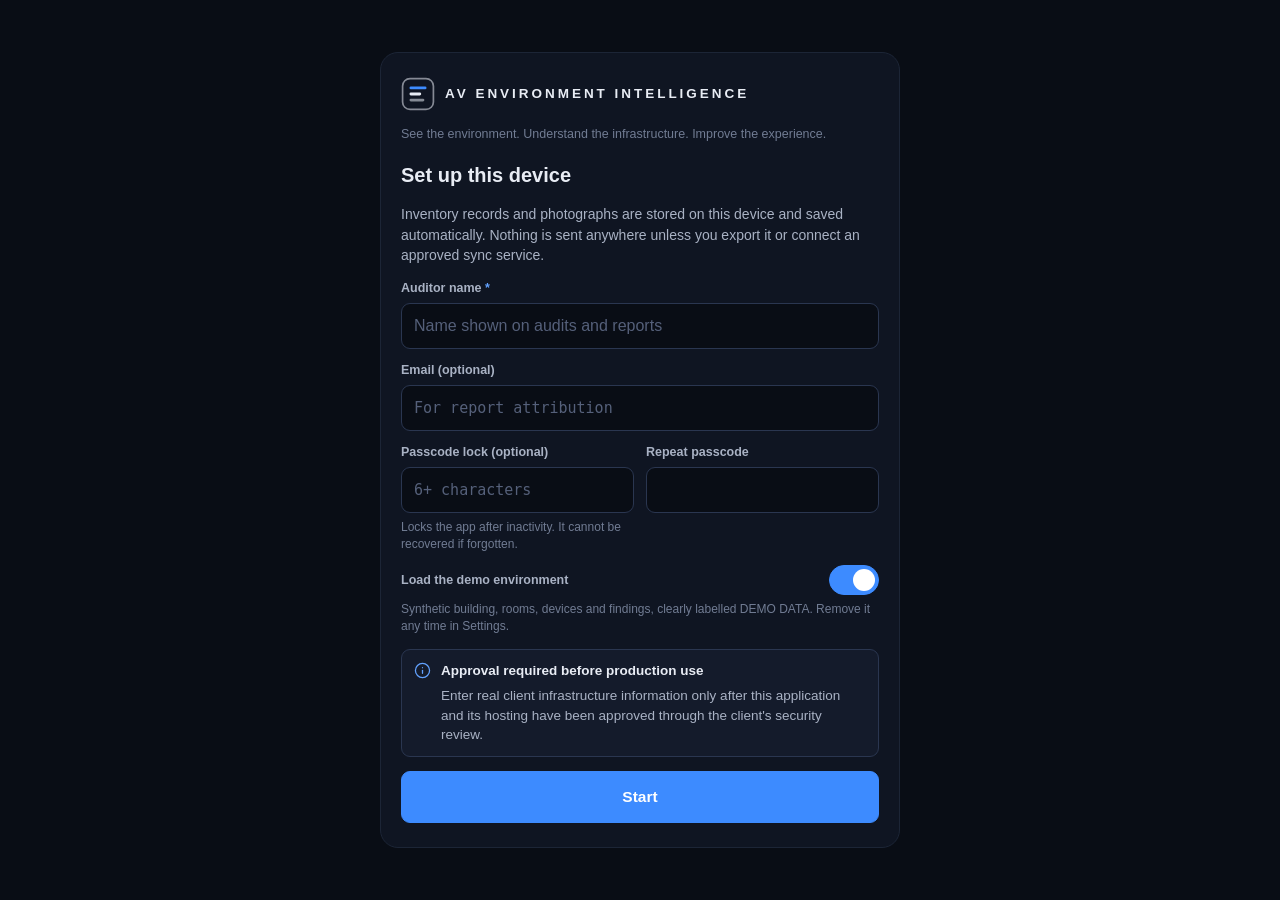
==== commit b3b3fa25: "Asset inventory as the primary experience; audit workspace kept as the Legacy Command Center - Inven" ====
--- a/tests/frame.html
+++ b/tests/frame.html
@@ -25,6 +25,8 @@
 <script src="../app/js/sync.js"></script>
 <script src="../app/js/auth.js"></script>
 <script src="../app/js/roomimport.js"></script>
+<script src="../app/js/inventory.js"></script>
+<script src="../app/js/identify.js"></script>
 <script src="../demo/seed.js"></script>
 <script src="../app/js/pages/command.js"></script>
 <script src="../app/js/pages/environment.js"></script>
@@ -37,6 +39,10 @@
 <script src="../app/js/pages/reports.js"></script>
 <script src="../app/js/pages/export.js"></script>
 <script src="../app/js/pages/settings.js"></script>
+<script src="../app/js/pages/inventory.js"></script>
+<script src="../app/js/pages/rooms.js"></script>
+<script src="../app/js/pages/assets.js"></script>
+<script src="../app/js/pages/integration.js"></script>
 <script src="../app/js/shell.js"></script>
 <script src="../app/js/main.js"></script>
 </body>
--- a/app/css/app.css
+++ b/app/css/app.css
@@ -97,6 +97,9 @@
 .demo-banner-hosted { align-items: flex-start; }
 .demo-banner-hosted span { white-space: normal; overflow: visible; }
 .status-banner { flex: none; display: flex; align-items: flex-start; gap: 8px; padding: 8px var(--gut-r) 8px var(--gut-l); background: var(--danger-weak); border-bottom: 1px solid rgba(242, 103, 95, 0.3); color: #ffc0bb; font-size: 13px; }
+.update-banner { background: var(--accent-weak); border-bottom-color: rgba(61, 139, 255, 0.3); color: var(--accent-strong); align-items: center; }
+.update-banner span { flex: 1; }
+.update-banner .link { padding: 0 2px; }
 .link { background: none; border: 0; padding: 4px 2px; color: var(--accent-strong); font-weight: 600; font-size: inherit; text-decoration: underline; text-underline-offset: 3px; }
 .save-pill { display: inline-flex; align-items: center; gap: 6px; min-height: 30px; padding: 0 10px; border-radius: 15px; border: 1px solid var(--line-strong); background: var(--raised); font-size: 12px; font-weight: 600; color: var(--text-2); white-space: nowrap; font-variant-numeric: tabular-nums; }
 .save-ok .ic { color: var(--ok); }
@@ -613,3 +616,72 @@
   .progress-bar { transition: width 0.2s ease; }
   .toggle-knob { transition: left 0.12s ease; }
 }
+
+/* ------------------------------------------------------------------ asset inventory */
+.stack-violet { background: var(--violet); }
+.tiles-5 { grid-template-columns: repeat(2, minmax(0, 1fr)); }
+@media (min-width: 720px) { .tiles-5 { grid-template-columns: repeat(3, minmax(0, 1fr)); } }
+@media (min-width: 1200px) { .tiles-5 { grid-template-columns: repeat(5, minmax(0, 1fr)); } }
+.shortcuts { display: grid; grid-template-columns: repeat(2, minmax(0, 1fr)); gap: 8px; }
+@media (min-width: 720px) { .shortcuts { grid-template-columns: repeat(5, minmax(0, 1fr)); } }
+.shortcut { display: flex; flex-direction: column; align-items: flex-start; gap: 4px; min-height: 92px; padding: 12px; border-radius: var(--radius); border: 1px solid var(--line); background: var(--surface); color: var(--text); text-align: left; cursor: pointer; }
+.shortcut:hover { background: var(--hover); }
+.shortcut-primary { grid-column: 1 / -1; border-color: rgba(61, 139, 255, 0.5); background: var(--accent-weak); }
+@media (min-width: 720px) { .shortcut-primary { grid-column: auto; } }
+.shortcut-ic { color: var(--accent-strong); }
+.shortcut-label { font-weight: 650; font-size: 14.5px; }
+.shortcut-hint { font-size: 12px; color: var(--muted); }
+.idbar-click { width: 100%; padding: 6px 0; background: none; border: 0; color: inherit; text-align: left; cursor: pointer; }
+.alert-ic.alert-ok { color: var(--ok); background: var(--ok-weak); }
+.alert-count.alert-ok { color: var(--ok); }
+.nav-group { margin: 14px 10px 4px; font-size: 10.5px; font-weight: 700; letter-spacing: 0.1em; text-transform: uppercase; color: var(--muted); }
+.nav-legacy { font-size: 13px; }
+.asset-list { display: flex; flex-direction: column; gap: 6px; }
+.asset-row { display: flex; align-items: center; gap: 12px; width: 100%; min-height: 64px; padding: 8px 10px; border-radius: var(--radius); border: 1px solid var(--line); background: var(--surface); color: var(--text); text-align: left; cursor: pointer; }
+.asset-row:hover { background: var(--hover); }
+.asset-thumb { flex: none; width: 56px; height: 56px; border-radius: 8px; overflow: hidden; background: var(--raised); display: flex; align-items: center; justify-content: center; color: var(--muted); }
+.asset-thumb img { width: 100%; height: 100%; object-fit: cover; display: block; }
+.asset-main { flex: 1; min-width: 0; display: flex; flex-direction: column; gap: 3px; }
+.asset-title { font-weight: 650; font-size: 14.5px; overflow: hidden; text-overflow: ellipsis; }
+.asset-sub { font-size: 12.5px; color: var(--text-2); }
+.asset-ids { display: flex; flex-wrap: wrap; gap: 2px 12px; font-size: 12px; }
+.asset-id { display: inline-flex; gap: 5px; min-width: 0; }
+.asset-id-k { color: var(--muted); font-weight: 600; }
+.asset-right { flex: none; display: flex; flex-direction: column; align-items: flex-end; gap: 4px; }
+.add-device { display: flex; flex-direction: column; gap: 8px; }
+.add-device .btn-lg { min-height: 64px; font-size: 16px; letter-spacing: 0.02em; }
+.room-actions { display: flex; flex-wrap: wrap; gap: 8px; justify-content: space-between; padding-top: 4px; }
+.ident-photos { display: grid; grid-template-columns: repeat(2, minmax(0, 1fr)); gap: 10px; }
+@media (min-width: 640px) { .ident-photos { grid-template-columns: repeat(4, minmax(0, 1fr)); } }
+.ident-photo { display: flex; flex-direction: column; gap: 4px; }
+.ident-photo-meta { font-size: 12px; }
+.ident-photo-role { font-weight: 650; }
+.crop-stage { display: flex; justify-content: center; }
+.crop-box { position: relative; display: inline-block; max-width: 100%; touch-action: none; user-select: none; cursor: crosshair; }
+.crop-img { display: block; max-width: 100%; max-height: 70vh; pointer-events: none; }
+.crop-rect { position: absolute; border: 2px solid var(--accent); background: rgba(61, 139, 255, 0.16); box-shadow: 0 0 0 9999px rgba(0, 0, 0, 0.45); pointer-events: none; }
+.merge-head { display: flex; align-items: center; gap: 8px; }
+.merge-col { flex: 1; min-width: 0; display: flex; flex-direction: column; gap: 2px; }
+.merge-row { display: grid; grid-template-columns: minmax(0, 1fr) minmax(0, 1fr); gap: 6px; padding: 8px 0; border-bottom: 1px solid var(--line); }
+.merge-label { grid-column: 1 / -1; font-size: 12px; font-weight: 650; color: var(--muted); }
+.merge-val { min-height: 44px; padding: 6px 10px; border-radius: var(--radius-sm); border: 1px solid var(--line-strong); background: transparent; color: var(--text); text-align: left; overflow-wrap: anywhere; cursor: pointer; }
+.merge-val.on { border-color: var(--accent); background: var(--accent-weak); }
+.merge-val:disabled { cursor: default; opacity: 0.75; }
+.merge-row .field-hint { grid-column: 1 / -1; }
+.bulk-bar { position: sticky; top: 0; z-index: 2; display: flex; flex-wrap: wrap; align-items: center; gap: 8px; padding: 8px 10px; border-radius: var(--radius); border: 1px solid var(--accent); background: var(--raised); }
+.bulk-count { font-weight: 650; }
+.pick-row { display: flex; align-items: center; gap: 8px; }
+.pick-row > .asset-row { flex: 1; min-width: 0; }
+.pick-box { flex: none; width: 44px; height: 44px; border-radius: 10px; border: 1px solid var(--line-strong); background: transparent; color: #fff; display: flex; align-items: center; justify-content: center; cursor: pointer; }
+.pick-box.on { background: var(--accent); border-color: var(--accent); }
+.map-list { display: flex; flex-direction: column; gap: 8px; }
+.map-row { display: grid; grid-template-columns: 28px minmax(0, 1fr); gap: 6px 8px; align-items: center; padding: 8px; border-radius: var(--radius-sm); border: 1px solid var(--line); background: var(--surface); }
+.map-row > .map-target, .map-row > .map-source, .map-row > .map-const, .map-row > .map-req, .map-row > .chip, .map-row > .map-tools { grid-column: 2; }
+.map-n { grid-row: 1; color: var(--muted); font-variant-numeric: tabular-nums; font-size: 12px; }
+.map-req { display: inline-flex; align-items: center; gap: 8px; font-size: 13px; min-height: 44px; }
+.map-tools { display: flex; gap: 2px; justify-content: flex-end; }
+@media (min-width: 900px) {
+  .map-row { grid-template-columns: 28px minmax(0, 1.2fr) minmax(0, 1.2fr) auto auto auto; }
+  .map-row > .map-target, .map-row > .map-source, .map-row > .map-const, .map-row > .map-req, .map-row > .chip, .map-row > .map-tools { grid-column: auto; }
+}
+.table-compact td, .table-compact th { padding: 6px 8px; font-size: 12.5px; white-space: nowrap; }.merge-list { display: flex; flex-direction: column; }
